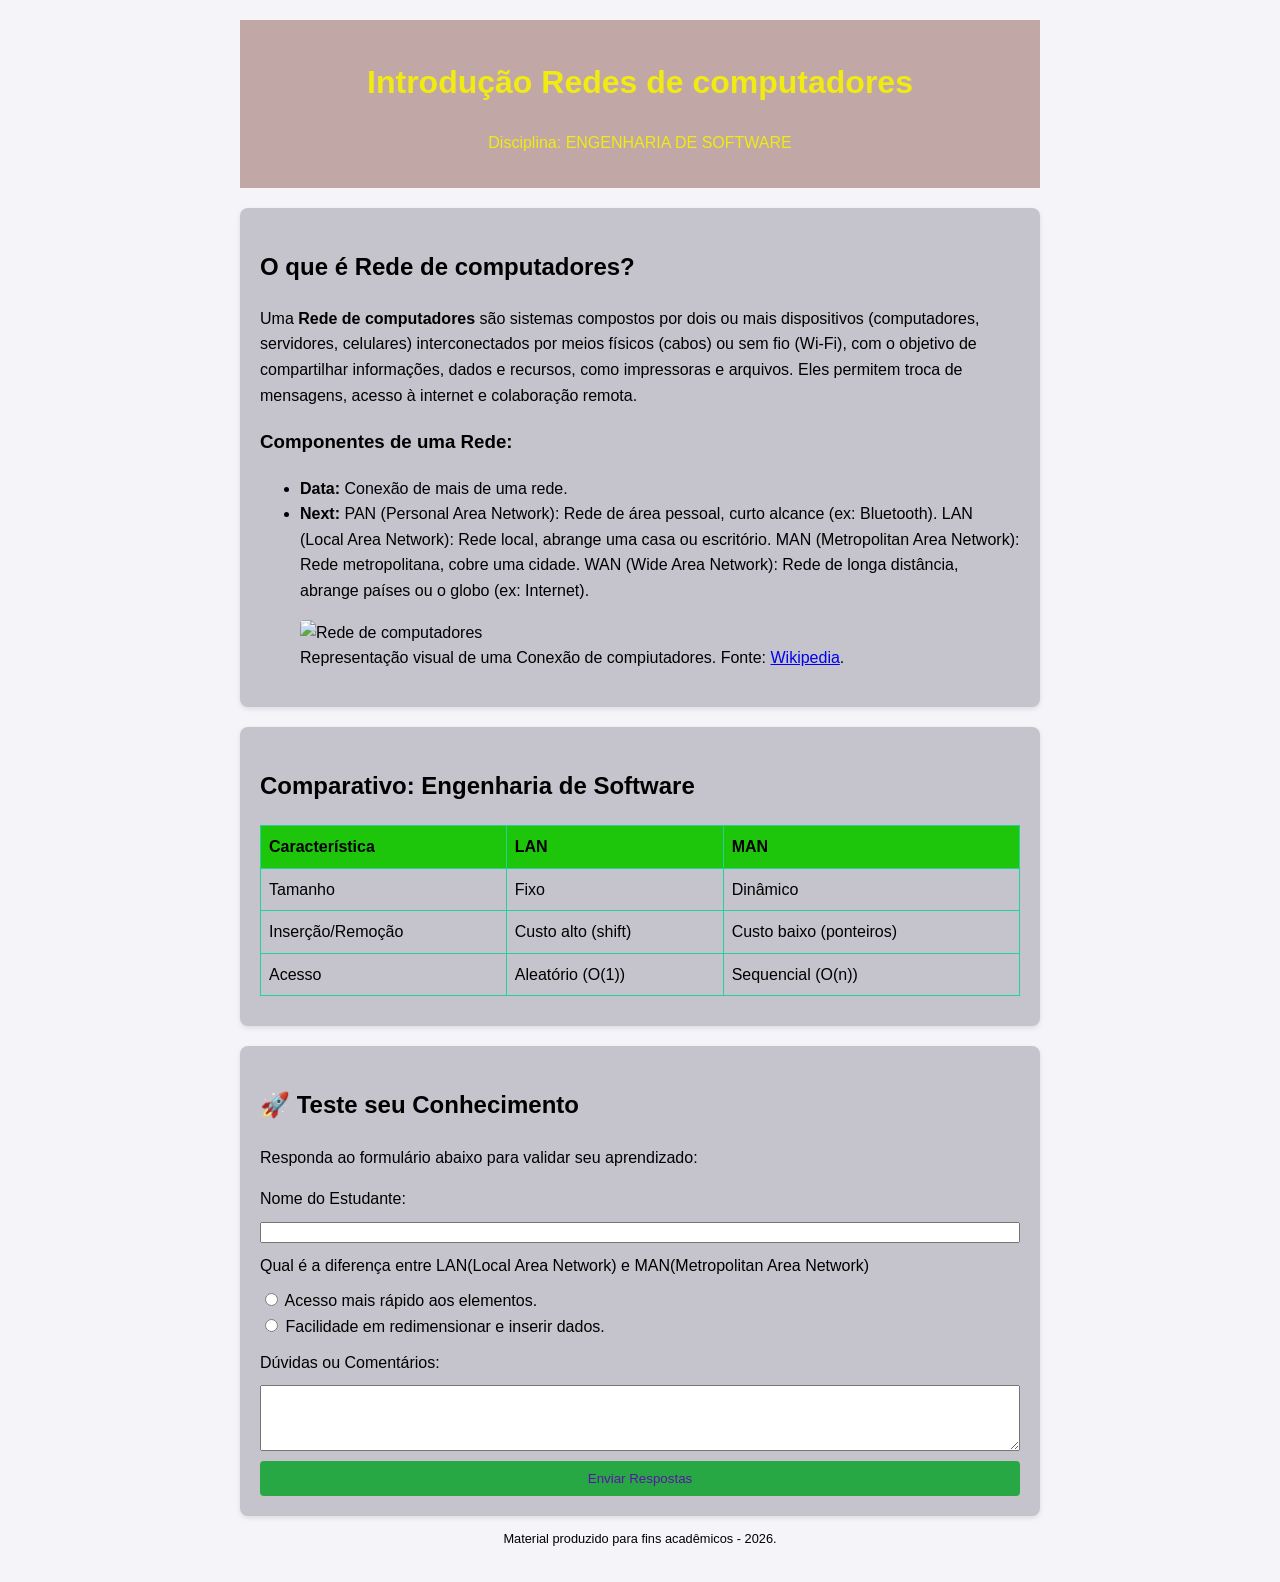
==== ATIVIDADES FRONT-END 2026/index.html @ f13c7eef "Add files via upload" ====
<!DOCTYPE html>
<html lang="pt-br">
<head>
    <meta charset="UTF-8">
    <meta name="viewport" content="width=device-width, initial-scale=1.0">
    <title>Material de Estudo: ENGENHARIA DE SOFTWARE</title>
    <style>
        body { font-family: sans-serif; line-height: 1.6; max-width: 800px; margin: auto; padding: 20px; background-color: #f4f4f9; }
        header { background: #c2a7a7; color: #efeb13; padding: 1rem; text-align: center; }
        section { background: #c5c4cd; padding: 20px; margin-top: 20px; border-radius: 8px; box-shadow: 0 2px 5px rgba(0,0,0,0.1); }
        table { width: 100%; border-collapse: collapse; margin: 10px 0; }
        th, td { border: 1px solid #23d19c; padding: 8px; text-align: left; }
        th { background-color: #1dc60a; }
        img { max-width: 100%; height: auto; border-radius: 4px; }
        form { display: flex; flex-direction: column; gap: 10px; }
        button { cursor: pointer; background: #28a745; color: rgb(91, 20, 167); border: none; padding: 10px; border-radius: 4px; }
    </style>
</head>
<body>

<header>
    <h1>Introdução Redes de computadores</h1>
    <p>Disciplina: ENGENHARIA DE SOFTWARE</p>
</header>

<section>
    <h2>O que é Rede de computadores?</h2>
    <p>Uma <strong>Rede de computadores</strong> são sistemas compostos por dois ou mais dispositivos (computadores, servidores, celulares) interconectados por meios físicos (cabos) ou sem fio (Wi-Fi), com o objetivo de compartilhar informações, dados e recursos, como impressoras e arquivos. Eles permitem troca de mensagens, acesso à internet e colaboração remota.
    <h3>Componentes de uma Rede:</h3>
    <ul>
        <li><strong>Data:</strong> Conexão de mais de uma rede.</li>
        <li><strong>Next:</strong> PAN (Personal Area Network): Rede de área pessoal, curto alcance (ex: Bluetooth).
LAN (Local Area Network): Rede local, abrange uma casa ou escritório.
MAN (Metropolitan Area Network): Rede metropolitana, cobre uma cidade.
WAN (Wide Area Network): Rede de longa distância, abrange países ou o globo (ex: Internet).</li>
    </ul>

    <figure>
        <img src="image.png" alt="Rede de computadores">
        <figcaption>Representação visual de uma Conexão de compiutadores. Fonte: <a href="https://pt.wikipedia.org/wiki/Rede_de_computadores" target="_blank">Wikipedia</a>.</figcaption>
    </figure>
</section>

<section>
    <h2>Comparativo: Engenharia de Software</h2>
    <table>
        <thead>
            <tr>
                <th>Característica</th>
                <th>LAN</th>
                <th>MAN</th>
            </tr>
        </thead>
        <tbody>
            <tr>
                <td>Tamanho</td>
                <td>Fixo</td>
                <td>Dinâmico</td>
            </tr>
            <tr>
                <td>Inserção/Remoção</td>
                <td>Custo alto (shift)</td>
                <td>Custo baixo (ponteiros)</td>
            </tr>
            <tr>
                <td>Acesso</td>
                <td>Aleatório (O(1))</td>
                <td>Sequencial (O(n))</td>
            </tr>
        </tbody>
    </table>
</section>

<section>
    <h2>🚀 Teste seu Conhecimento</h2>
    <p>Responda ao formulário abaixo para validar seu aprendizado:</p>
    
    <form action="#" method="POST">
        <label for="nome">Nome do Estudante:</label>
        <input type="text" id="nome" name="nome" required>

        <label>Qual é a diferença entre LAN(Local Area Network) e MAN(Metropolitan Area Network)</label>
        <div>
            <input type="radio" id="q1a" name="vantagem" value="acesso">
            <label for="q1a">Acesso mais rápido aos elementos.</label><br>
            <input type="radio" id="q1b" name="vantagem" value="dinamico">
            <label for="q1b">Facilidade em redimensionar e inserir dados.</label>
        </div>

        <label for="feedback">Dúvidas ou Comentários:</label>
        <textarea id="feedback" name="feedback" rows="4"></textarea>

        <button type="submit">Enviar Respostas</button>
    </form>
</section>

<footer>
    <p style="text-align: center; font-size: 0.8em;">Material produzido para fins acadêmicos - 2026.</p>
</footer>

</body>
</html>
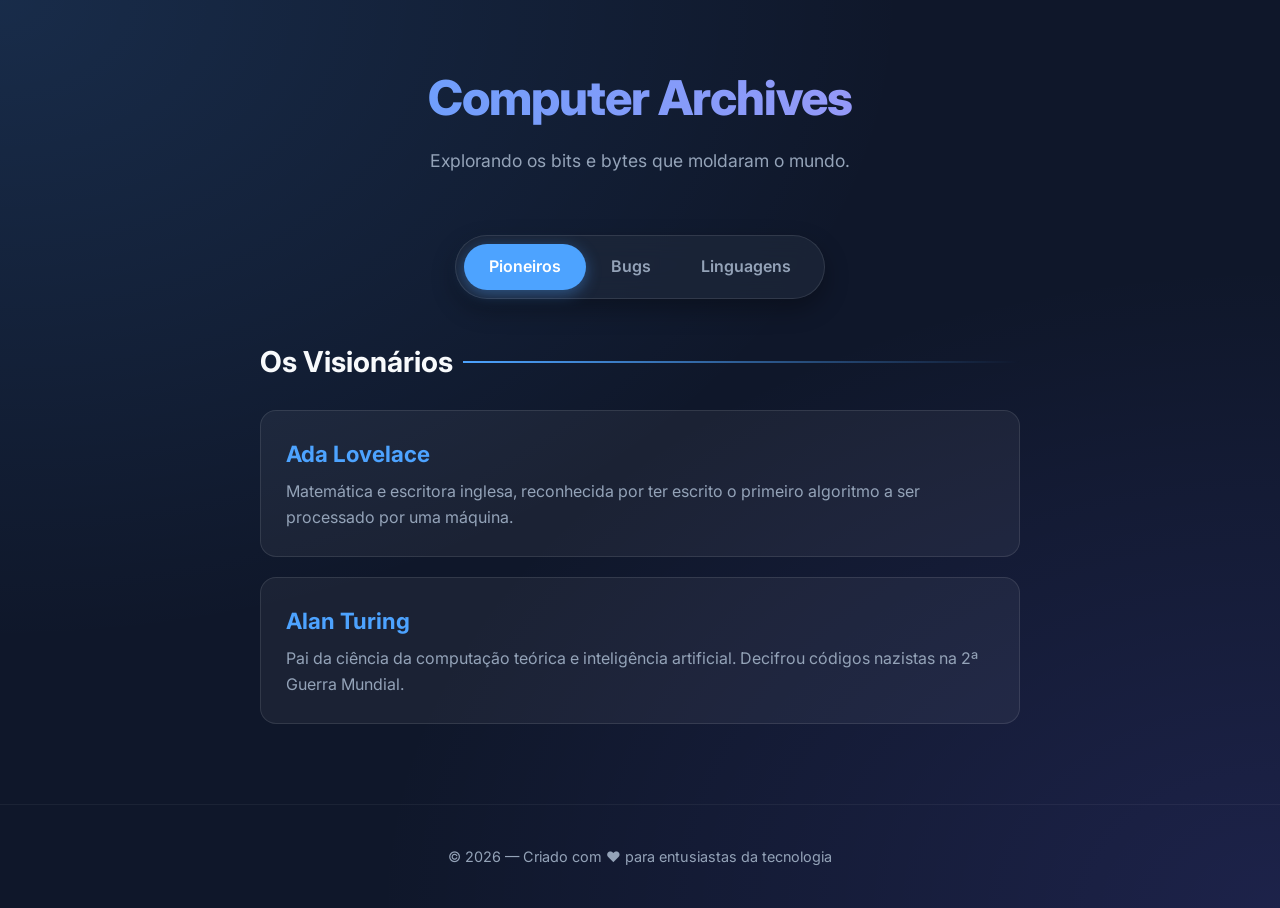
==== commit 1703b122: "Add files via upload" ====
--- a/ATIVIDADES FRONT-END 2026/index.html
+++ b/ATIVIDADES FRONT-END 2026/index.html
@@ -1,102 +1,316 @@
 <!DOCTYPE html>
 <html lang="pt-br">
+
 <head>
     <meta charset="UTF-8">
     <meta name="viewport" content="width=device-width, initial-scale=1.0">
-    <title>Material de Estudo: ENGENHARIA DE SOFTWARE</title>
+    <title>Arquivo Moderno da Computação</title>
+
+    <link href="https://fonts.googleapis.com/css2?family=Inter:wght@300;400;600;800&display=swap" rel="stylesheet">
+
     <style>
-        body { font-family: sans-serif; line-height: 1.6; max-width: 800px; margin: auto; padding: 20px; background-color: #f4f4f9; }
-        header { background: #c2a7a7; color: #efeb13; padding: 1rem; text-align: center; }
-        section { background: #c5c4cd; padding: 20px; margin-top: 20px; border-radius: 8px; box-shadow: 0 2px 5px rgba(0,0,0,0.1); }
-        table { width: 100%; border-collapse: collapse; margin: 10px 0; }
-        th, td { border: 1px solid #23d19c; padding: 8px; text-align: left; }
-        th { background-color: #1dc60a; }
-        img { max-width: 100%; height: auto; border-radius: 4px; }
-        form { display: flex; flex-direction: column; gap: 10px; }
-        button { cursor: pointer; background: #28a745; color: rgb(91, 20, 167); border: none; padding: 10px; border-radius: 4px; }
+        :root {
+            --primary: #4da3ff;
+            --secondary: #6c63ff;
+            --bg-dark: #0f172a;
+            --card-bg: rgba(255, 255, 255, 0.05);
+            --text-main: #f8fafc;
+            --text-dim: #94a3b8;
+        }
+
+        * {
+            margin: 0;
+            padding: 0;
+            box-sizing: border-box;
+        }
+
+        body {
+            font-family: 'Inter', sans-serif;
+            background-color: var(--bg-dark);
+            background-image: 
+                radial-gradient(at 0% 0%, rgba(77, 163, 255, 0.15) 0px, transparent 50%),
+                radial-gradient(at 100% 100%, rgba(108, 99, 255, 0.15) 0px, transparent 50%);
+            color: var(--text-main);
+            line-height: 1.6;
+            min-height: 100vh;
+        }
+
+        /* HEADER */
+        header {
+            text-align: center;
+            padding: 60px 20px;
+        }
+
+        header h1 {
+            font-size: 3rem;
+            font-weight: 800;
+            background: linear-gradient(to right, #4da3ff, #b794f4);
+            -webkit-background-clip: text;
+            -webkit-text-fill-color: transparent;
+            margin-bottom: 10px;
+            letter-spacing: -1px;
+        }
+
+        header p {
+            color: var(--text-dim);
+            font-size: 1.1rem;
+        }
+
+        /* MENU NAVEGAÇÃO */
+        nav {
+            display: flex;
+            justify-content: center;
+            margin-bottom: 40px;
+            position: sticky;
+            top: 20px;
+            z-index: 1000;
+        }
+
+        nav ul {
+            display: flex;
+            background: rgba(30, 41, 59, 0.7);
+            backdrop-filter: blur(12px);
+            padding: 8px;
+            border-radius: 50px;
+            list-style: none;
+            border: 1px solid rgba(255, 255, 255, 0.1);
+            box-shadow: 0 10px 25px rgba(0,0,0,0.3);
+        }
+
+        nav ul li a {
+            color: var(--text-dim);
+            text-decoration: none;
+            padding: 10px 25px;
+            display: block;
+            border-radius: 40px;
+            font-weight: 600;
+            transition: all 0.3s ease;
+            cursor: pointer;
+        }
+
+        nav ul li a:hover {
+            color: white;
+        }
+
+        nav ul li a.active {
+            background: var(--primary);
+            color: white;
+            box-shadow: 0 4px 15px rgba(77, 163, 255, 0.4);
+        }
+
+        /* CONTEÚDO */
+        main {
+            max-width: 800px;
+            margin: auto;
+            padding: 0 20px 60px;
+        }
+
+        .tab-content {
+            display: none;
+            animation: slideUp 0.5s ease forwards;
+        }
+
+        .tab-content.active {
+            display: block;
+        }
+
+        @keyframes slideUp {
+            from { opacity: 0; transform: translateY(20px); }
+            to { opacity: 1; transform: translateY(0); }
+        }
+
+        section h2 {
+            font-size: 1.8rem;
+            margin-bottom: 25px;
+            display: flex;
+            align-items: center;
+            gap: 10px;
+        }
+
+        section h2::after {
+            content: "";
+            height: 2px;
+            flex-grow: 1;
+            background: linear-gradient(to right, var(--primary), transparent);
+        }
+
+        /* CARDS ESTILIZADOS */
+        article {
+            background: var(--card-bg);
+            border: 1px solid rgba(255, 255, 255, 0.1);
+            padding: 25px;
+            margin-bottom: 20px;
+            border-radius: 16px;
+            transition: 0.4s cubic-bezier(0.175, 0.885, 0.32, 1.275);
+        }
+
+        article:hover {
+            transform: scale(1.02);
+            background: rgba(255, 255, 255, 0.08);
+            border-color: var(--primary);
+        }
+
+        article h3 {
+            color: var(--primary);
+            margin-bottom: 8px;
+            font-size: 1.4rem;
+        }
+
+        article p {
+            color: var(--text-dim);
+        }
+
+        /* TABELA MODERNA */
+        .table-container {
+            overflow-x: auto;
+            border-radius: 16px;
+            border: 1px solid rgba(255, 255, 255, 0.1);
+        }
+
+        table {
+            width: 100%;
+            border-collapse: collapse;
+            background: var(--card-bg);
+            text-align: left;
+        }
+
+        table th {
+            background: rgba(77, 163, 255, 0.1);
+            color: var(--primary);
+            padding: 18px;
+            font-weight: 600;
+            text-transform: uppercase;
+            font-size: 0.8rem;
+            letter-spacing: 1px;
+        }
+
+        table td {
+            padding: 18px;
+            border-bottom: 1px solid rgba(255, 255, 255, 0.05);
+            color: var(--text-main);
+        }
+
+        table tr:last-child td {
+            border-bottom: none;
+        }
+
+        table tr:hover td {
+            background: rgba(255, 255, 255, 0.03);
+        }
+
+        /* FOOTER */
+        footer {
+            text-align: center;
+            padding: 40px;
+            color: var(--text-dim);
+            font-size: 0.9rem;
+            border-top: 1px solid rgba(255, 255, 255, 0.05);
+        }
+
+        /* RESPONSIVIDADE */
+        @media(max-width:600px) {
+            header h1 { font-size: 2rem; }
+            nav ul { width: 100%; border-radius: 20px; }
+            nav ul li { flex: 1; text-align: center; }
+            nav ul li a { padding: 10px 5px; font-size: 0.9rem; }
+        }
     </style>
 </head>
+
 <body>
 
-<header>
-    <h1>Introdução Redes de computadores</h1>
-    <p>Disciplina: ENGENHARIA DE SOFTWARE</p>
-</header>
-
-<section>
-    <h2>O que é Rede de computadores?</h2>
-    <p>Uma <strong>Rede de computadores</strong> são sistemas compostos por dois ou mais dispositivos (computadores, servidores, celulares) interconectados por meios físicos (cabos) ou sem fio (Wi-Fi), com o objetivo de compartilhar informações, dados e recursos, como impressoras e arquivos. Eles permitem troca de mensagens, acesso à internet e colaboração remota.
-    <h3>Componentes de uma Rede:</h3>
-    <ul>
-        <li><strong>Data:</strong> Conexão de mais de uma rede.</li>
-        <li><strong>Next:</strong> PAN (Personal Area Network): Rede de área pessoal, curto alcance (ex: Bluetooth).
-LAN (Local Area Network): Rede local, abrange uma casa ou escritório.
-MAN (Metropolitan Area Network): Rede metropolitana, cobre uma cidade.
-WAN (Wide Area Network): Rede de longa distância, abrange países ou o globo (ex: Internet).</li>
-    </ul>
-
-    <figure>
-        <img src="image.png" alt="Rede de computadores">
-        <figcaption>Representação visual de uma Conexão de compiutadores. Fonte: <a href="https://pt.wikipedia.org/wiki/Rede_de_computadores" target="_blank">Wikipedia</a>.</figcaption>
-    </figure>
-</section>
-
-<section>
-    <h2>Comparativo: Engenharia de Software</h2>
-    <table>
-        <thead>
-            <tr>
-                <th>Característica</th>
-                <th>LAN</th>
-                <th>MAN</th>
-            </tr>
-        </thead>
-        <tbody>
-            <tr>
-                <td>Tamanho</td>
-                <td>Fixo</td>
-                <td>Dinâmico</td>
-            </tr>
-            <tr>
-                <td>Inserção/Remoção</td>
-                <td>Custo alto (shift)</td>
-                <td>Custo baixo (ponteiros)</td>
-            </tr>
-            <tr>
-                <td>Acesso</td>
-                <td>Aleatório (O(1))</td>
-                <td>Sequencial (O(n))</td>
-            </tr>
-        </tbody>
-    </table>
-</section>
-
-<section>
-    <h2>🚀 Teste seu Conhecimento</h2>
-    <p>Responda ao formulário abaixo para validar seu aprendizado:</p>
-    
-    <form action="#" method="POST">
-        <label for="nome">Nome do Estudante:</label>
-        <input type="text" id="nome" name="nome" required>
-
-        <label>Qual é a diferença entre LAN(Local Area Network) e MAN(Metropolitan Area Network)</label>
-        <div>
-            <input type="radio" id="q1a" name="vantagem" value="acesso">
-            <label for="q1a">Acesso mais rápido aos elementos.</label><br>
-            <input type="radio" id="q1b" name="vantagem" value="dinamico">
-            <label for="q1b">Facilidade em redimensionar e inserir dados.</label>
-        </div>
-
-        <label for="feedback">Dúvidas ou Comentários:</label>
-        <textarea id="feedback" name="feedback" rows="4"></textarea>
-
-        <button type="submit">Enviar Respostas</button>
-    </form>
-</section>
-
-<footer>
-    <p style="text-align: center; font-size: 0.8em;">Material produzido para fins acadêmicos - 2026.</p>
-</footer>
+    <header>
+        <h1>Computer Archives</h1>
+        <p>Explorando os bits e bytes que moldaram o mundo.</p>
+    </header>
+
+    <nav>
+        <ul>
+            <li><a onclick="openTab(event, 'pioneiros')" class="tab-link active">Pioneiros</a></li>
+            <li><a onclick="openTab(event, 'bugs')" class="tab-link">Bugs</a></li>
+            <li><a onclick="openTab(event, 'linguagens')" class="tab-link">Linguagens</a></li>
+        </ul>
+    </nav>
+
+    <main>
+        <section id="pioneiros" class="tab-content active">
+            <h2>Os Visionários</h2>
+            <article>
+                <h3>Ada Lovelace</h3>
+                <p>Matemática e escritora inglesa, reconhecida por ter escrito o primeiro algoritmo a ser processado por uma máquina.</p>
+            </article>
+            <article>
+                <h3>Alan Turing</h3>
+                <p>Pai da ciência da computação teórica e inteligência artificial. Decifrou códigos nazistas na 2ª Guerra Mundial.</p>
+            </article>
+        </section>
+
+        <section id="bugs" class="tab-content">
+            <h2>Histórias de Debugging</h2>
+            <article>
+                <h3>O Inseto de Grace Hopper</h3>
+                <p>Em 9 de setembro de 1947, uma mariposa literal causou uma falha no computador Harvard Mark II. O termo "bug" nunca mais foi o mesmo.</p>
+            </article>
+        </section>
+
+        <section id="linguagens" class="tab-content">
+            <h2>Timeline de Linguagens</h2>
+            <div class="table-container">
+                <table>
+                    <thead>
+                        <tr>
+                            <th>Linguagem</th>
+                            <th>Lançamento</th>
+                            <th>Uso Principal</th>
+                        </tr>
+                    </thead>
+                    <tbody>
+                        <tr>
+                            <td><strong>COBOL</strong></td>
+                            <td>1959</td>
+                            <td>Sistemas Bancários</td>
+                        </tr>
+                        <tr>
+                            <td><strong>C</strong></td>
+                            <td>1972</td>
+                            <td>Sistemas Operacionais</td>
+                        </tr>
+                        <tr>
+                            <td><strong>Python</strong></td>
+                            <td>1991</td>
+                            <td>IA e Dados</td>
+                        </tr>
+                    </tbody>
+                </table>
+            </div>
+        </section>
+    </main>
+
+    <footer>
+        <p>© 2026 — Criado com ❤️ para entusiastas da tecnologia</p>
+    </footer>
+
+    <script>
+        function openTab(evt, tabName) {
+            const contents = document.getElementsByClassName("tab-content");
+            for (let i = 0; i < contents.length; i++) {
+                contents[i].classList.remove("active");
+            }
+
+            const links = document.getElementsByClassName("tab-link");
+            for (let i = 0; i < links.length; i++) {
+                links[i].classList.remove("active");
+            }
+
+            document.getElementById(tabName).classList.add("active");
+            evt.currentTarget.classList.add("active");
+            
+            // Scroll suave para o topo do conteúdo ao trocar de aba no mobile
+            if(window.innerWidth < 600) {
+                window.scrollTo({top: 150, behavior: 'smooth'});
+            }
+        }
+    </script>
 
 </body>
 </html>
